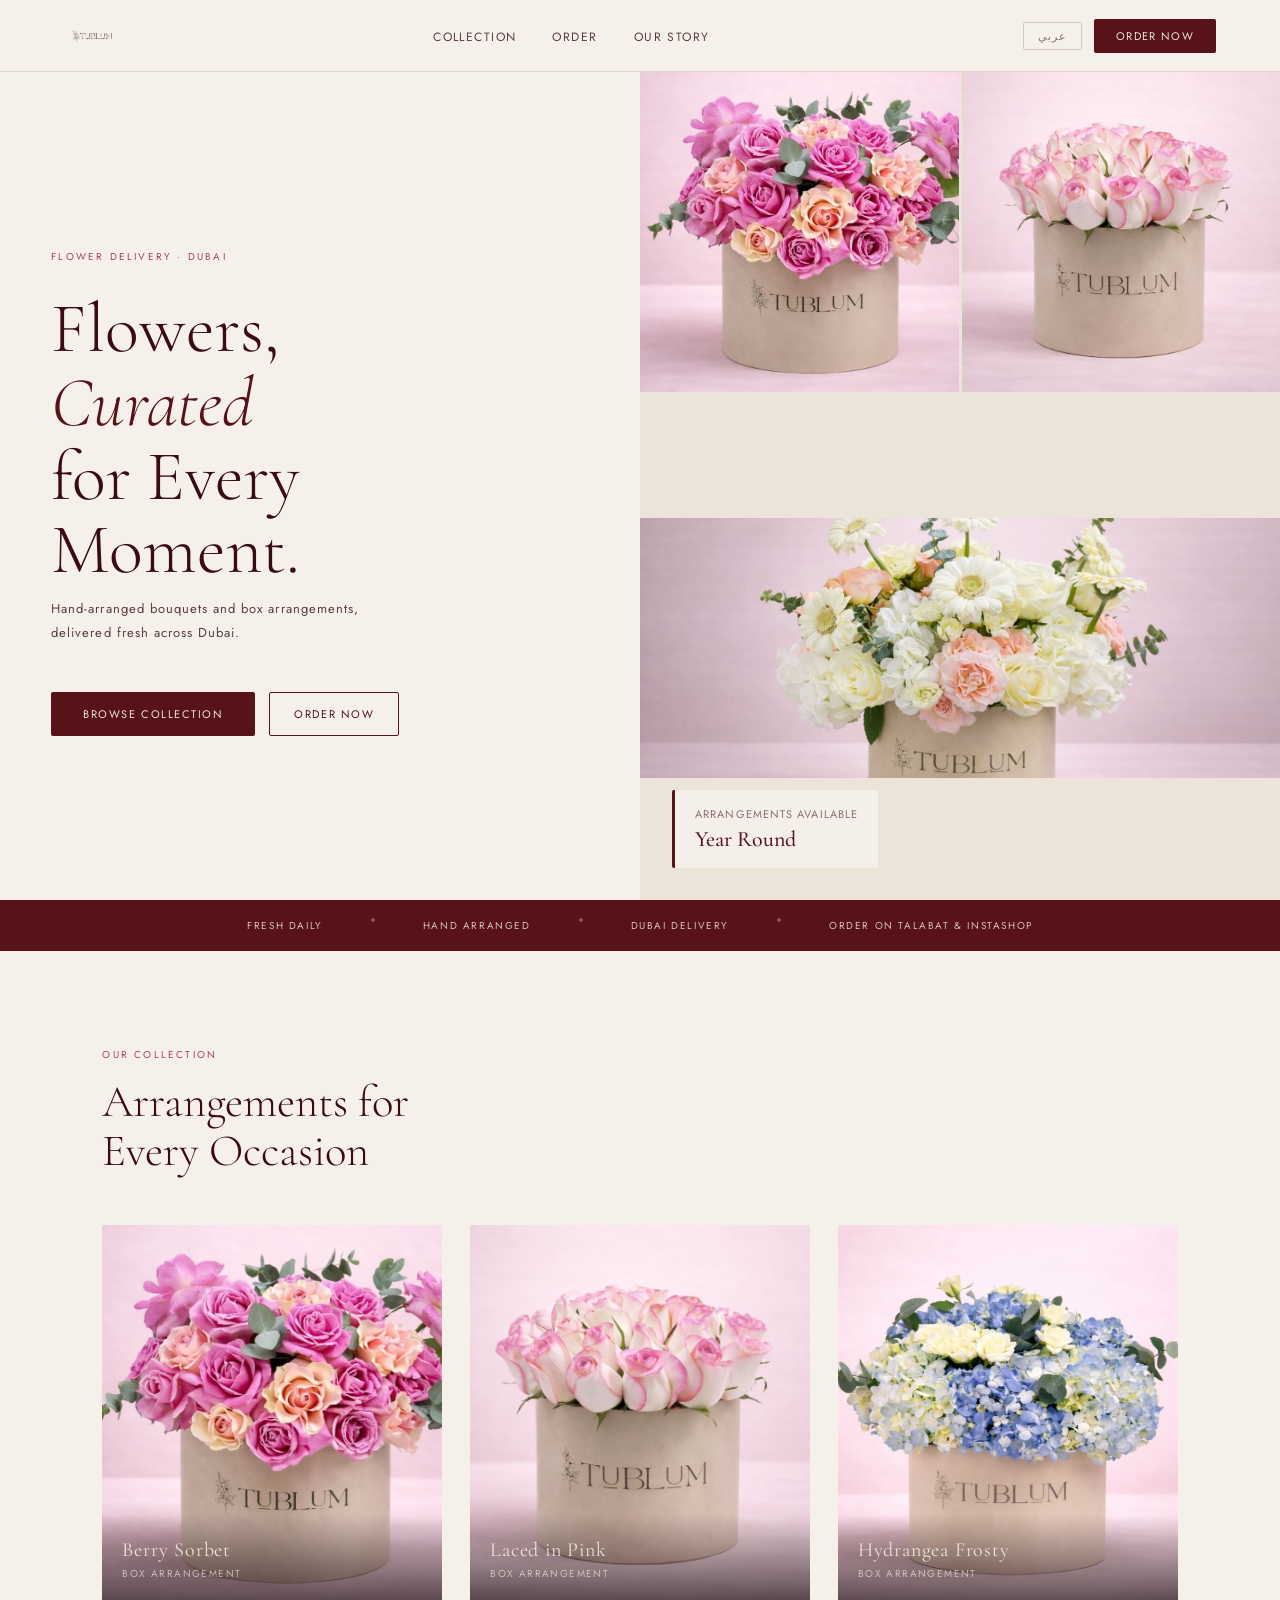
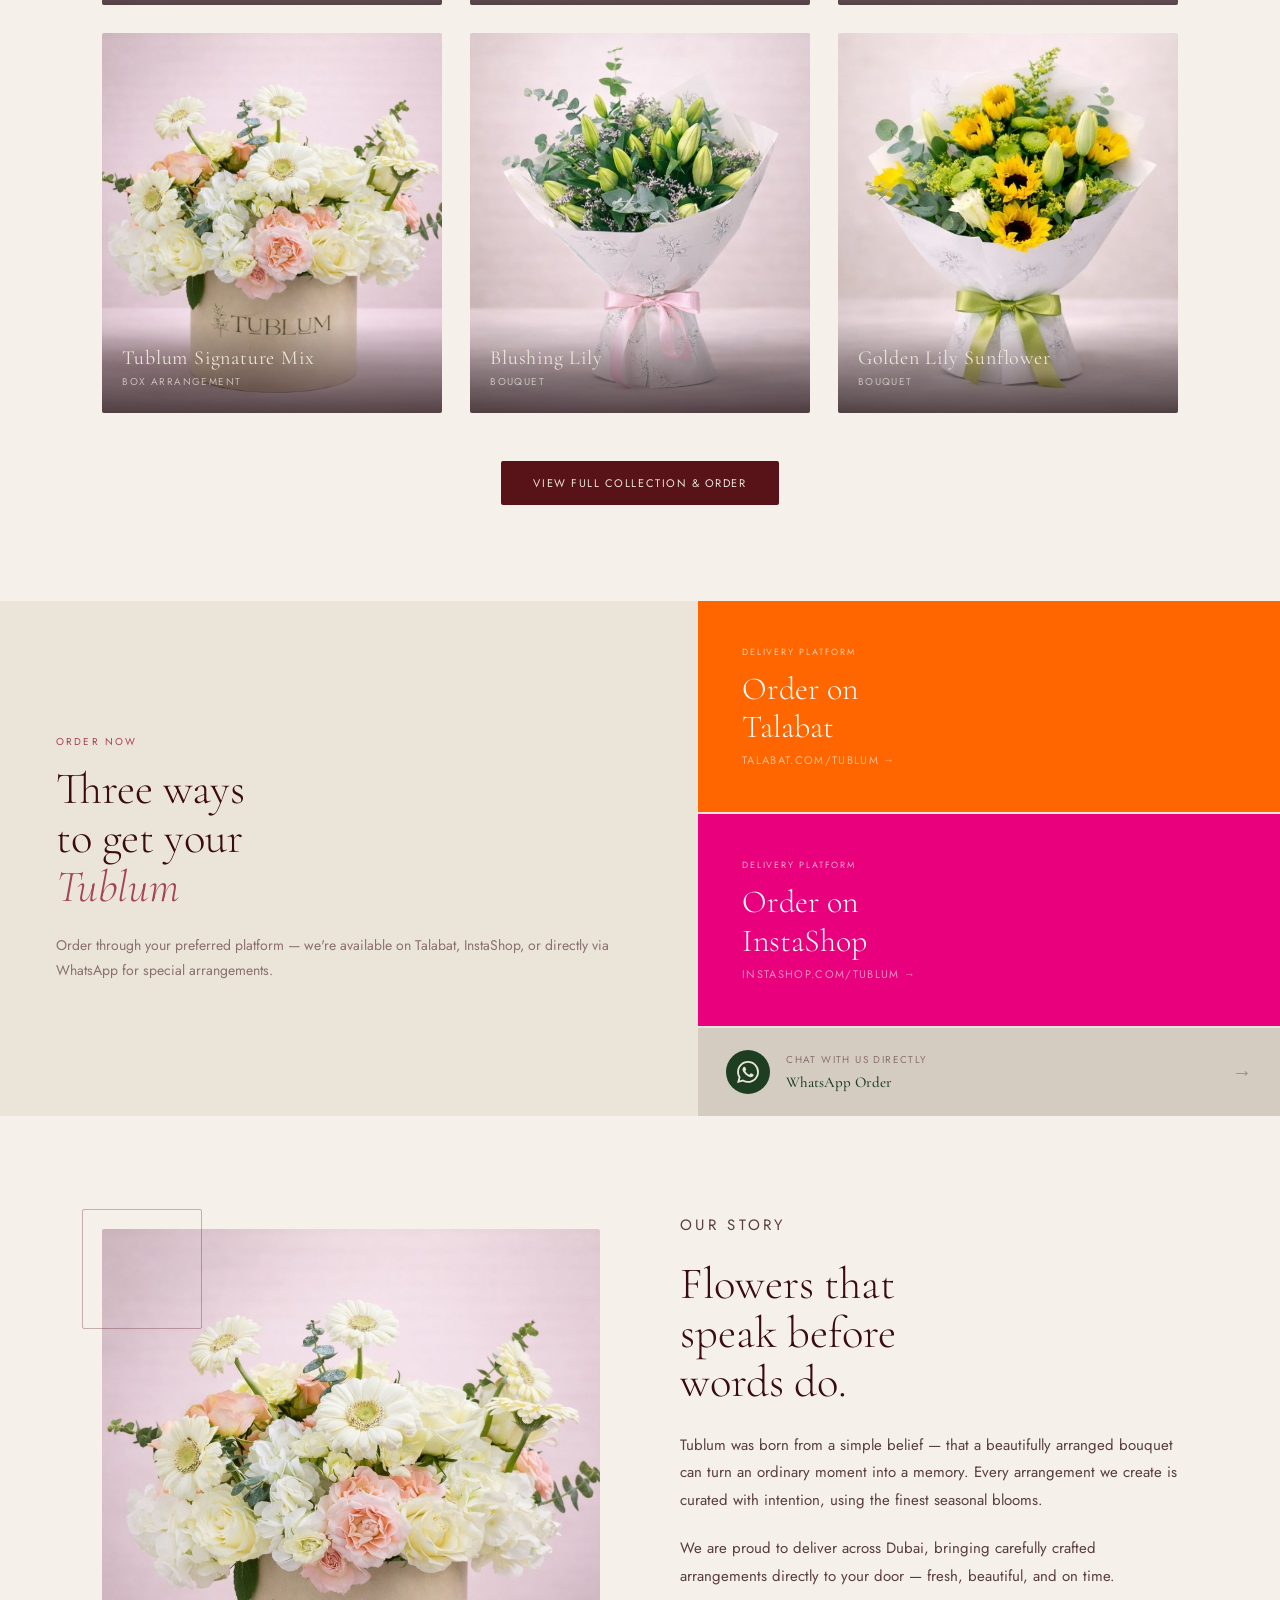
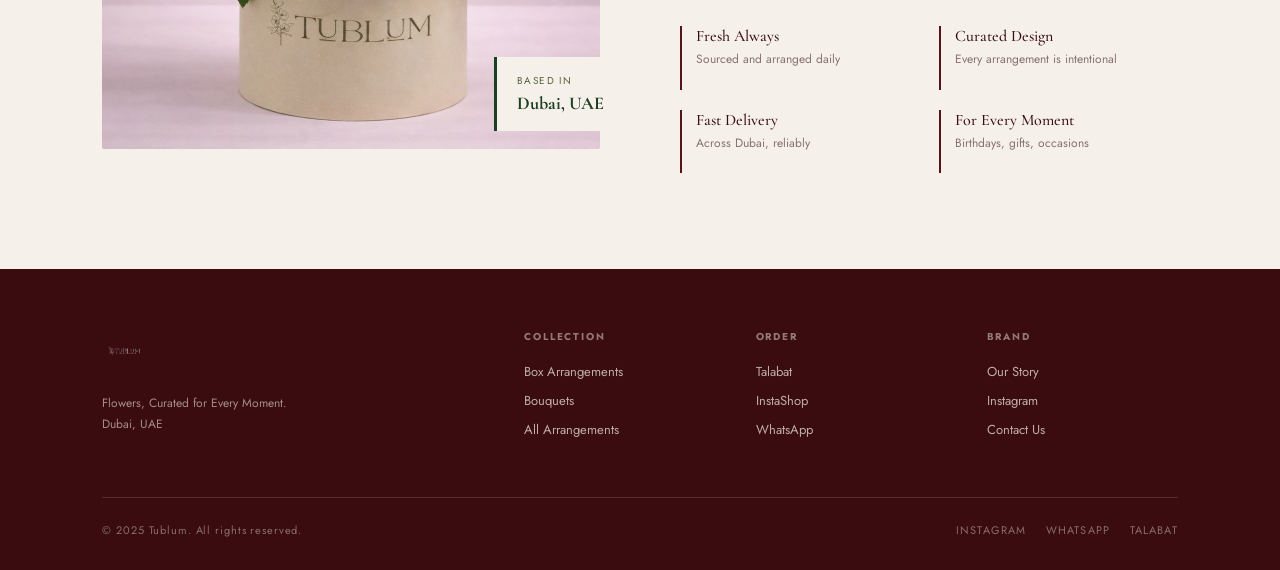
==== index.html @ 3cb80c20 "Rename tublum_website (1).html to index.html" ====
<!DOCTYPE html>
<html lang="en">
<head>
<meta charset="UTF-8">
<meta name="viewport" content="width=device-width, initial-scale=1.0">
<title>Tublum — Flowers, Curated for Every Moment</title>
<link href="https://fonts.googleapis.com/css2?family=Cormorant+Garamond:ital,wght@0,300;0,400;0,500;0,600;1,300;1,400&family=Jost:wght@300;400;500&display=swap" rel="stylesheet">
<style>
*{margin:0;padding:0;box-sizing:border-box}
:root{
  --wine:#571318;--wine-deep:#3a0c10;--wine-light:#7a1c24;
  --cream:#EBE4D9;--cream-light:#f5f1ea;--cream-dark:#d4ccc0;
  --forest:#1E3E21;--olive:#57623A;--rose:#A54452;
  --text-dark:#2a1a1c;--text-mid:#5a3d40;--text-light:#8a7070;
  --talabat:#FF6600;--instashop:#E8007D;
}
html{scroll-behavior:smooth}
body{font-family:'Jost',sans-serif;background:var(--cream-light);color:var(--text-dark);overflow-x:hidden}

nav{position:fixed;top:0;left:0;right:0;z-index:100;padding:0 5%;display:flex;align-items:center;justify-content:space-between;height:72px;background:rgba(245,241,234,0.95);backdrop-filter:blur(12px);border-bottom:0.5px solid rgba(87,19,24,0.12)}
.nav-logo{font-family:'Cormorant Garamond',serif;font-size:22px;font-weight:500;letter-spacing:0.18em;color:var(--wine);cursor:pointer;text-decoration:none}
.nav-links{display:flex;gap:36px;list-style:none}
.nav-links a{font-size:12px;letter-spacing:0.12em;text-transform:uppercase;color:var(--text-mid);text-decoration:none;transition:color 0.2s}
.nav-links a:hover{color:var(--wine)}
.nav-lang{font-size:11px;letter-spacing:0.1em;text-transform:uppercase;color:var(--text-light);cursor:pointer;border:0.5px solid var(--cream-dark);background:transparent;padding:5px 14px;border-radius:2px;transition:all 0.2s;font-family:'Jost',sans-serif}
.nav-lang:hover{background:var(--wine);color:var(--cream);border-color:var(--wine)}
.nav-order-btn{background:var(--wine);color:var(--cream);font-family:'Jost',sans-serif;font-size:11px;letter-spacing:0.12em;text-transform:uppercase;border:none;padding:9px 22px;border-radius:2px;cursor:pointer;transition:background 0.2s}
.nav-order-btn:hover{background:var(--wine-deep)}

.hero{min-height:100vh;display:grid;grid-template-columns:1fr 1fr;position:relative;padding-top:72px}
.hero-left{padding:8% 6% 6% 8%;display:flex;flex-direction:column;justify-content:center;background:var(--cream-light)}
.hero-eyebrow{font-size:10px;letter-spacing:0.22em;text-transform:uppercase;color:var(--rose);margin-bottom:28px}
.hero-title{font-family:'Cormorant Garamond',serif;font-size:clamp(52px,5.5vw,80px);font-weight:300;line-height:1.05;color:var(--wine-deep);margin-bottom:10px}
.hero-title em{font-style:italic;color:var(--wine)}
.hero-tagline{font-size:13px;letter-spacing:0.08em;color:var(--text-mid);margin-bottom:48px;line-height:1.8}
.hero-cta-group{display:flex;gap:14px;flex-wrap:wrap}
.btn-primary{background:var(--wine);color:var(--cream);font-family:'Jost',sans-serif;font-size:11px;letter-spacing:0.14em;text-transform:uppercase;border:none;padding:14px 32px;border-radius:2px;cursor:pointer;transition:background 0.2s}
.btn-primary:hover{background:var(--wine-deep)}
.btn-secondary{background:transparent;color:var(--wine);font-family:'Jost',sans-serif;font-size:11px;letter-spacing:0.14em;text-transform:uppercase;border:1px solid var(--wine);padding:13px 24px;border-radius:2px;cursor:pointer;transition:all 0.2s}
.btn-secondary:hover{background:var(--wine);color:var(--cream)}

.hero-right{position:relative;overflow:hidden;background:var(--cream)}
.hero-img-grid{display:grid;grid-template-columns:1fr 1fr;grid-template-rows:auto auto;height:100%;gap:3px}
.hero-img-grid img{width:100%;height:100%;object-fit:cover;display:block}
.hero-img-grid .span-full{grid-column:1/-1;height:260px}
.hero-badge{position:absolute;bottom:32px;left:32px;background:rgba(245,241,234,0.95);padding:16px 20px;border-radius:2px;border-left:3px solid var(--wine)}
.hero-badge p{font-size:11px;letter-spacing:0.1em;color:var(--text-light);text-transform:uppercase;margin-bottom:4px}
.hero-badge strong{font-size:22px;font-family:'Cormorant Garamond',serif;font-weight:500;color:var(--wine)}

.strip{background:var(--wine);padding:18px 0;display:flex;justify-content:center;gap:48px;flex-wrap:wrap}
.strip-item{display:flex;align-items:center;gap:10px;color:var(--cream)}
.strip-item span{font-size:10px;letter-spacing:0.16em;text-transform:uppercase;opacity:0.85}
.strip-dot{width:4px;height:4px;border-radius:50%;background:var(--rose);flex-shrink:0}

section{padding:96px 8%}
.section-label{font-size:10px;letter-spacing:0.22em;text-transform:uppercase;color:var(--rose);margin-bottom:16px}
.section-title{font-family:'Cormorant Garamond',serif;font-size:clamp(36px,3.5vw,52px);font-weight:300;color:var(--wine-deep);line-height:1.1;margin-bottom:48px}

.catalogue-grid{display:grid;grid-template-columns:repeat(3,1fr);gap:28px}
.catalogue-card{position:relative;overflow:hidden;border-radius:2px;cursor:pointer}
.catalogue-card img{width:100%;height:380px;object-fit:cover;display:block;transition:transform 0.6s ease}
.catalogue-card:hover img{transform:scale(1.04)}
.card-overlay{position:absolute;bottom:0;left:0;right:0;padding:24px 20px;background:linear-gradient(transparent,rgba(42,26,28,0.78))}
.card-name{font-family:'Cormorant Garamond',serif;font-size:20px;font-weight:400;color:var(--cream);letter-spacing:0.04em;margin-bottom:4px}
.card-sub{font-size:10px;letter-spacing:0.14em;text-transform:uppercase;color:rgba(235,228,217,0.7)}
.catalogue-footer{margin-top:48px;text-align:center}

.order-section{background:var(--cream);display:grid;grid-template-columns:1.2fr 1fr;gap:0;padding:0}
.order-left{padding:80px 6% 80px 8%;display:flex;flex-direction:column;justify-content:center}
.order-right{display:grid;grid-template-rows:1fr 1fr auto;gap:2px}
.order-card{padding:44px;display:flex;flex-direction:column;justify-content:space-between;cursor:pointer;transition:filter 0.2s;text-decoration:none}
.order-card:hover{filter:brightness(1.08)}
.order-card-label{font-size:9px;letter-spacing:0.2em;text-transform:uppercase;color:rgba(255,255,255,0.65);margin-bottom:12px}
.order-card-title{font-family:'Cormorant Garamond',serif;font-size:32px;font-weight:300;color:#fff;line-height:1.2}
.order-card-platform{font-size:11px;letter-spacing:0.12em;text-transform:uppercase;color:rgba(255,255,255,0.55);margin-top:6px}
.order-card-arrow{font-size:22px;color:rgba(255,255,255,0.5);margin-top:24px;align-self:flex-end}
.talabat-card{background:var(--talabat)}
.instashop-card{background:var(--instashop)}
.order-whatsapp{background:var(--cream-dark);display:flex;align-items:center;gap:16px;padding:22px 28px;cursor:pointer;transition:background 0.2s;text-decoration:none}
.order-whatsapp:hover{background:#c4bcb0}
.wa-icon{width:44px;height:44px;background:var(--forest);border-radius:50%;display:flex;align-items:center;justify-content:center;flex-shrink:0}
.wa-icon svg{width:22px;height:22px;fill:var(--cream)}
.wa-text p{font-size:10px;letter-spacing:0.14em;text-transform:uppercase;color:var(--text-light);margin-bottom:3px}
.wa-text strong{font-size:15px;font-family:'Cormorant Garamond',serif;font-weight:500;color:var(--forest)}

.about-section{display:grid;grid-template-columns:1fr 1fr;gap:80px;align-items:center}
.about-img-wrap{position:relative}
.about-img-wrap img{width:100%;height:520px;object-fit:cover;border-radius:2px}
.about-accent{position:absolute;top:-20px;left:-20px;width:120px;height:120px;border:1px solid var(--wine);border-radius:2px;opacity:0.3}
.about-bottom-tag{position:absolute;bottom:24px;right:-24px;background:var(--cream-light);padding:16px 20px;border-left:3px solid var(--forest)}
.about-bottom-tag p{font-size:10px;letter-spacing:0.14em;text-transform:uppercase;color:var(--olive);margin-bottom:4px}
.about-bottom-tag strong{font-size:18px;font-family:'Cormorant Garamond',serif;color:var(--forest)}
.about-text p{font-size:15px;color:var(--text-mid);line-height:1.85;margin-bottom:20px}
.about-values{display:grid;grid-template-columns:1fr 1fr;gap:20px;margin-top:36px}
.value-item{border-left:2px solid var(--wine);padding-left:14px}
.value-item h4{font-family:'Cormorant Garamond',serif;font-size:16px;font-weight:500;color:var(--wine-deep);margin-bottom:4px}
.value-item p{font-size:12px;color:var(--text-light);line-height:1.6}

footer{background:var(--wine-deep);padding:60px 8% 32px;color:var(--cream)}
.footer-top{display:grid;grid-template-columns:2fr 1fr 1fr 1fr;gap:40px;margin-bottom:48px}
.footer-brand .brand-name{font-family:'Cormorant Garamond',serif;font-size:28px;font-weight:300;letter-spacing:0.18em;margin-bottom:14px}
.footer-brand p{font-size:12px;opacity:0.6;line-height:1.8;max-width:280px}
.footer-col h5{font-size:10px;letter-spacing:0.18em;text-transform:uppercase;opacity:0.5;margin-bottom:18px}
.footer-col ul{list-style:none}
.footer-col ul li{font-size:13px;opacity:0.75;margin-bottom:10px;cursor:pointer;transition:opacity 0.2s}
.footer-col ul li:hover{opacity:1}
.footer-bottom{border-top:0.5px solid rgba(235,228,217,0.15);padding-top:24px;display:flex;justify-content:space-between;align-items:center}
.footer-bottom p{font-size:11px;opacity:0.45;letter-spacing:0.08em}
.social-links{display:flex;gap:20px}
.social-links a{font-size:11px;letter-spacing:0.1em;text-transform:uppercase;opacity:0.45;color:var(--cream);text-decoration:none;transition:opacity 0.2s}
.social-links a:hover{opacity:1}

.ar-text{display:none;direction:rtl}
body.ar .ar-text{display:block}
body.ar .en-text{display:none}

@keyframes fadeUp{from{opacity:0;transform:translateY(24px)}to{opacity:1;transform:translateY(0)}}
.hero-left>*{animation:fadeUp 0.7s ease both}
.hero-left .hero-eyebrow{animation-delay:0.1s}
.hero-left .hero-title{animation-delay:0.25s}
.hero-left .hero-tagline{animation-delay:0.4s}
.hero-left .hero-cta-group{animation-delay:0.55s}
</style>
</head>
<body>

<nav>
  <a href="#" style="display:flex;align-items:center;text-decoration:none"><img src="[data-uri]" alt="Tublum" style="height:56px;width:auto"></a>
  <ul class="nav-links">
    <li><a href="#catalogue" class="en-text">Collection</a><a href="#catalogue" class="ar-text">المجموعة</a></li>
    <li><a href="#order" class="en-text">Order</a><a href="#order" class="ar-text">اطلب الآن</a></li>
    <li><a href="#about" class="en-text">Our Story</a><a href="#about" class="ar-text">قصتنا</a></li>
  </ul>
  <div style="display:flex;gap:12px;align-items:center">
    <button class="nav-lang" onclick="toggleLang()">عربي</button>
    <button class="nav-order-btn" onclick="document.getElementById('order').scrollIntoView({behavior:'smooth'})">Order Now</button>
  </div>
</nav>

<div class="hero">
  <div class="hero-left">
    <p class="hero-eyebrow en-text">Flower Delivery · Dubai</p>
    <p class="hero-eyebrow ar-text">توصيل الزهور · دبي</p>
    <h1 class="hero-title en-text">Flowers,<br><em>Curated</em><br>for Every<br>Moment.</h1>
    <h1 class="hero-title ar-text">زهور<br><em>منتقاة</em><br>لكل لحظة</h1>
    <p class="hero-tagline en-text">Hand-arranged bouquets and box arrangements,<br>delivered fresh across Dubai.</p>
    <p class="hero-tagline ar-text">تنسيقات زهور يدوية وصناديق أنيقة،<br>توصيل طازج في دبي.</p>
    <div class="hero-cta-group">
      <button class="btn-primary" onclick="document.getElementById('catalogue').scrollIntoView({behavior:'smooth'})">
        <span class="en-text">Browse Collection</span>
        <span class="ar-text">تصفح المجموعة</span>
      </button>
      <button class="btn-secondary" onclick="document.getElementById('order').scrollIntoView({behavior:'smooth'})">
        <span class="en-text">Order Now</span>
        <span class="ar-text">اطلب الآن</span>
      </button>
    </div>
  </div>
  <div class="hero-right">
    <div class="hero-img-grid">
      <img src="[data-uri]" alt="Berry Sorbet" style="height:320px">
      <img src="[data-uri]" alt="Laced in Pink" style="height:320px">
      <img src="[data-uri]" alt="Tublum Signature Mix" class="span-full">
    </div>
    <div class="hero-badge">
      <p>Arrangements Available</p>
      <strong>Year Round</strong>
    </div>
  </div>
</div>

<div class="strip">
  <div class="strip-item"><span>Fresh Daily</span></div>
  <div class="strip-dot"></div>
  <div class="strip-item"><span>Hand Arranged</span></div>
  <div class="strip-dot"></div>
  <div class="strip-item"><span>Dubai Delivery</span></div>
  <div class="strip-dot"></div>
  <div class="strip-item"><span>Order on Talabat & InstaShop</span></div>
</div>

<section id="catalogue">
  <p class="section-label en-text">Our Collection</p>
  <p class="section-label ar-text">مجموعتنا</p>
  <h2 class="section-title en-text">Arrangements for<br>Every Occasion</h2>
  <h2 class="section-title ar-text">تنسيقات لكل مناسبة</h2>
  <div class="catalogue-grid">
    <div class="catalogue-card">
      <img src="[data-uri]" alt="Berry Sorbet">
      <div class="card-overlay"><p class="card-name">Berry Sorbet</p><p class="card-sub">Box Arrangement</p></div>
    </div>
    <div class="catalogue-card">
      <img src="[data-uri]" alt="Laced in Pink">
      <div class="card-overlay"><p class="card-name">Laced in Pink</p><p class="card-sub">Box Arrangement</p></div>
    </div>
    <div class="catalogue-card">
      <img src="[data-uri]" alt="Hydrangea Frosty">
      <div class="card-overlay"><p class="card-name">Hydrangea Frosty</p><p class="card-sub">Box Arrangement</p></div>
    </div>
    <div class="catalogue-card">
      <img src="[data-uri]" alt="Tublum Signature Mix">
      <div class="card-overlay"><p class="card-name">Tublum Signature Mix</p><p class="card-sub">Box Arrangement</p></div>
    </div>
    <div class="catalogue-card">
      <img src="[data-uri]" alt="Blushing Lily">
      <div class="card-overlay"><p class="card-name">Blushing Lily</p><p class="card-sub">Bouquet</p></div>
    </div>
    <div class="catalogue-card">
      <img src="[data-uri]" alt="Golden Lily Sunflower">
      <div class="card-overlay"><p class="card-name">Golden Lily Sunflower</p><p class="card-sub">Bouquet</p></div>
    </div>
  </div>
  <div class="catalogue-footer">
    <button class="btn-primary" onclick="document.getElementById('order').scrollIntoView({behavior:'smooth'})">
      <span class="en-text">View Full Collection & Order</span>
      <span class="ar-text">عرض المجموعة الكاملة</span>
    </button>
  </div>
</section>

<section id="order" class="order-section">
  <div class="order-left">
    <p class="section-label en-text">Order Now</p>
    <p class="section-label ar-text">اطلب الآن</p>
    <h2 class="section-title en-text" style="margin-bottom:20px">Three ways<br>to get your<br><em style="font-family:'Cormorant Garamond',serif;font-style:italic;color:var(--rose)">Tublum</em></h2>
    <h2 class="section-title ar-text" style="margin-bottom:20px">ثلاث طرق<br>للطلب</h2>
    <p style="font-size:14px;color:var(--text-light);line-height:1.8" class="en-text">Order through your preferred platform — we're available on Talabat, InstaShop, or directly via WhatsApp for special arrangements.</p>
    <p style="font-size:14px;color:var(--text-light);line-height:1.8;direction:rtl" class="ar-text">اطلب عبر منصتك المفضلة — متاحون على طلبات وإنستاشوب أو مباشرة عبر واتساب للتنسيقات الخاصة.</p>
  </div>
  <div class="order-right">
    <a class="order-card talabat-card" href="https://www.talabat.com/uae/flower/789751/tublum?aid=1329" target="_blank">
      <div>
        <p class="order-card-label">Delivery Platform</p>
        <p class="order-card-title">Order on<br>Talabat</p>
        <p class="order-card-platform">talabat.com/tublum →</p>
      </div>
    </a>
    <a class="order-card instashop-card" href="https://instashop.com/en-ae/client/tublum-al-quoz" target="_blank">
      <div>
        <p class="order-card-label">Delivery Platform</p>
        <p class="order-card-title">Order on<br>InstaShop</p>
        <p class="order-card-platform">instashop.com/tublum →</p>
      </div>
    </a>
    <a class="order-whatsapp" href="https://wa.me/971582674709" target="_blank">
      <div class="wa-icon">
        <svg viewBox="0 0 24 24" xmlns="http://www.w3.org/2000/svg"><path d="M17.472 14.382c-.297-.149-1.758-.867-2.03-.967-.273-.099-.471-.148-.67.15-.197.297-.767.966-.94 1.164-.173.199-.347.223-.644.075-.297-.15-1.255-.463-2.39-1.475-.883-.788-1.48-1.761-1.653-2.059-.173-.297-.018-.458.13-.606.134-.133.298-.347.446-.52.149-.174.198-.298.298-.497.099-.198.05-.371-.025-.52-.075-.149-.669-1.612-.916-2.207-.242-.579-.487-.5-.669-.51-.173-.008-.371-.01-.57-.01-.198 0-.52.074-.792.372-.272.297-1.04 1.016-1.04 2.479 0 1.462 1.065 2.875 1.213 3.074.149.198 2.096 3.2 5.077 4.487.709.306 1.262.489 1.694.625.712.227 1.36.195 1.871.118.571-.085 1.758-.719 2.006-1.413.248-.694.248-1.289.173-1.413-.074-.124-.272-.198-.57-.347m-5.421 7.403h-.004a9.87 9.87 0 01-5.031-1.378l-.361-.214-3.741.982.998-3.648-.235-.374a9.86 9.86 0 01-1.51-5.26c.001-5.45 4.436-9.884 9.888-9.884 2.64 0 5.122 1.03 6.988 2.898a9.825 9.825 0 012.893 6.994c-.003 5.45-4.437 9.884-9.885 9.884m8.413-18.297A11.815 11.815 0 0012.05 0C5.495 0 .16 5.335.157 11.892c0 2.096.547 4.142 1.588 5.945L.057 24l6.305-1.654a11.882 11.882 0 005.683 1.448h.005c6.554 0 11.89-5.335 11.893-11.893a11.821 11.821 0 00-3.48-8.413z"/></svg>
      </div>
      <div class="wa-text">
        <p class="en-text">Chat with us directly</p>
        <p class="ar-text">تحدث معنا مباشرة</p>
        <strong>WhatsApp Order</strong>
      </div>
      <div style="margin-left:auto;font-size:20px;color:var(--forest);opacity:0.4">→</div>
    </a>
  </div>
</section>

<section id="about">
  <div class="about-section">
    <div class="about-img-wrap">
      <div class="about-accent"></div>
      <img src="[data-uri]" alt="About Tublum">
      <div class="about-bottom-tag">
        <p>Based in</p>
        <strong>Dubai, UAE</strong>
      </div>
    </div>
    <div class="about-text">
      <p class="section-label en-text">Our Story</p>
      <p class="section-label ar-text">قصتنا</p>
      <h2 class="section-title en-text" style="margin-bottom:24px">Flowers that<br>speak before<br>words do.</h2>
      <h2 class="section-title ar-text" style="margin-bottom:24px">زهور تتحدث<br>قبل الكلمات.</h2>
      <p class="en-text">Tublum was born from a simple belief — that a beautifully arranged bouquet can turn an ordinary moment into a memory. Every arrangement we create is curated with intention, using the finest seasonal blooms.</p>
      <p class="ar-text" style="direction:rtl">وُلدت تبلم من إيمان بسيط — أن باقة زهور مرتبة بعناية يمكنها تحويل لحظة عادية إلى ذكرى لا تُنسى.</p>
      <p class="en-text" style="margin-top:16px">We are proud to deliver across Dubai, bringing carefully crafted arrangements directly to your door — fresh, beautiful, and on time.</p>
      <p class="ar-text" style="direction:rtl;margin-top:16px">نفخر بالتوصيل في جميع أنحاء دبي، مع الحفاظ على جودة كل تنسيق.</p>
      <div class="about-values">
        <div class="value-item"><h4>Fresh Always</h4><p>Sourced and arranged daily</p></div>
        <div class="value-item"><h4>Curated Design</h4><p>Every arrangement is intentional</p></div>
        <div class="value-item"><h4>Fast Delivery</h4><p>Across Dubai, reliably</p></div>
        <div class="value-item"><h4>For Every Moment</h4><p>Birthdays, gifts, occasions</p></div>
      </div>
    </div>
  </div>
</section>

<footer>
  <div class="footer-top">
    <div class="footer-brand">
      <img src="[data-uri]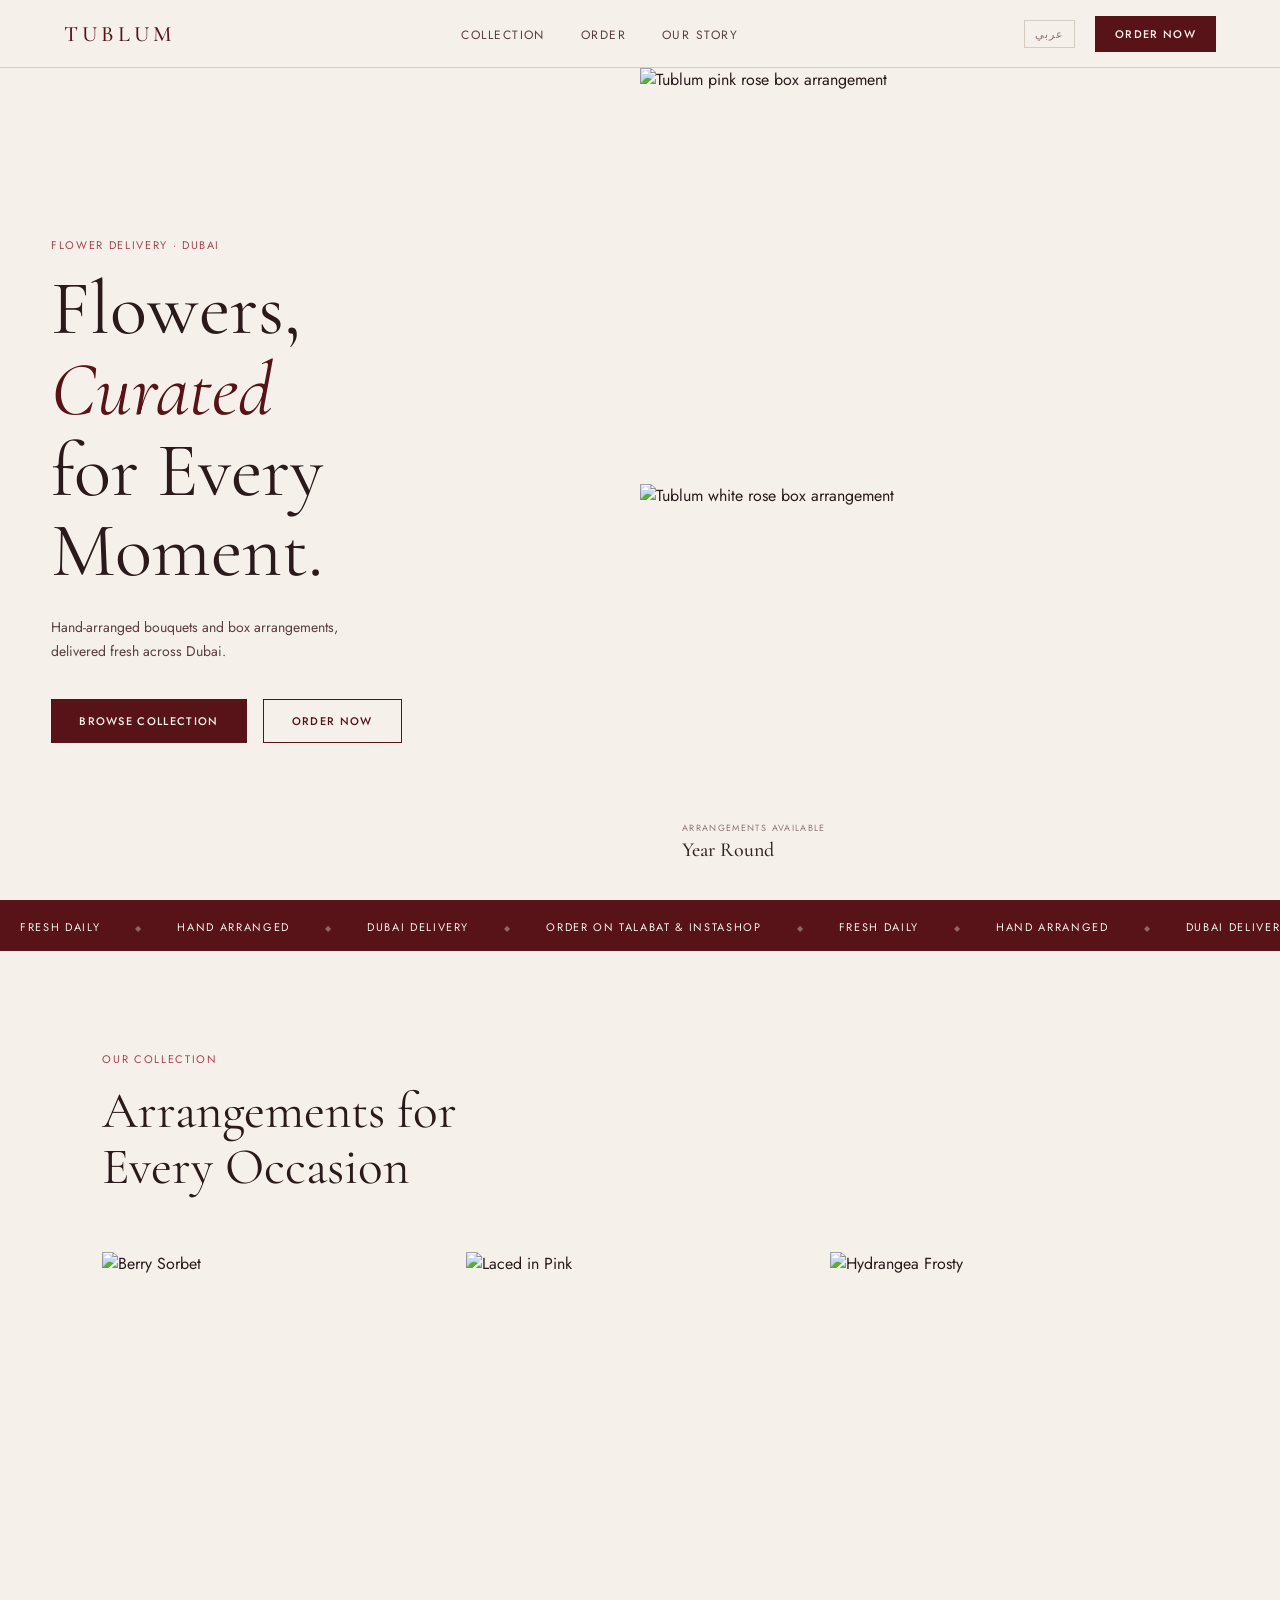
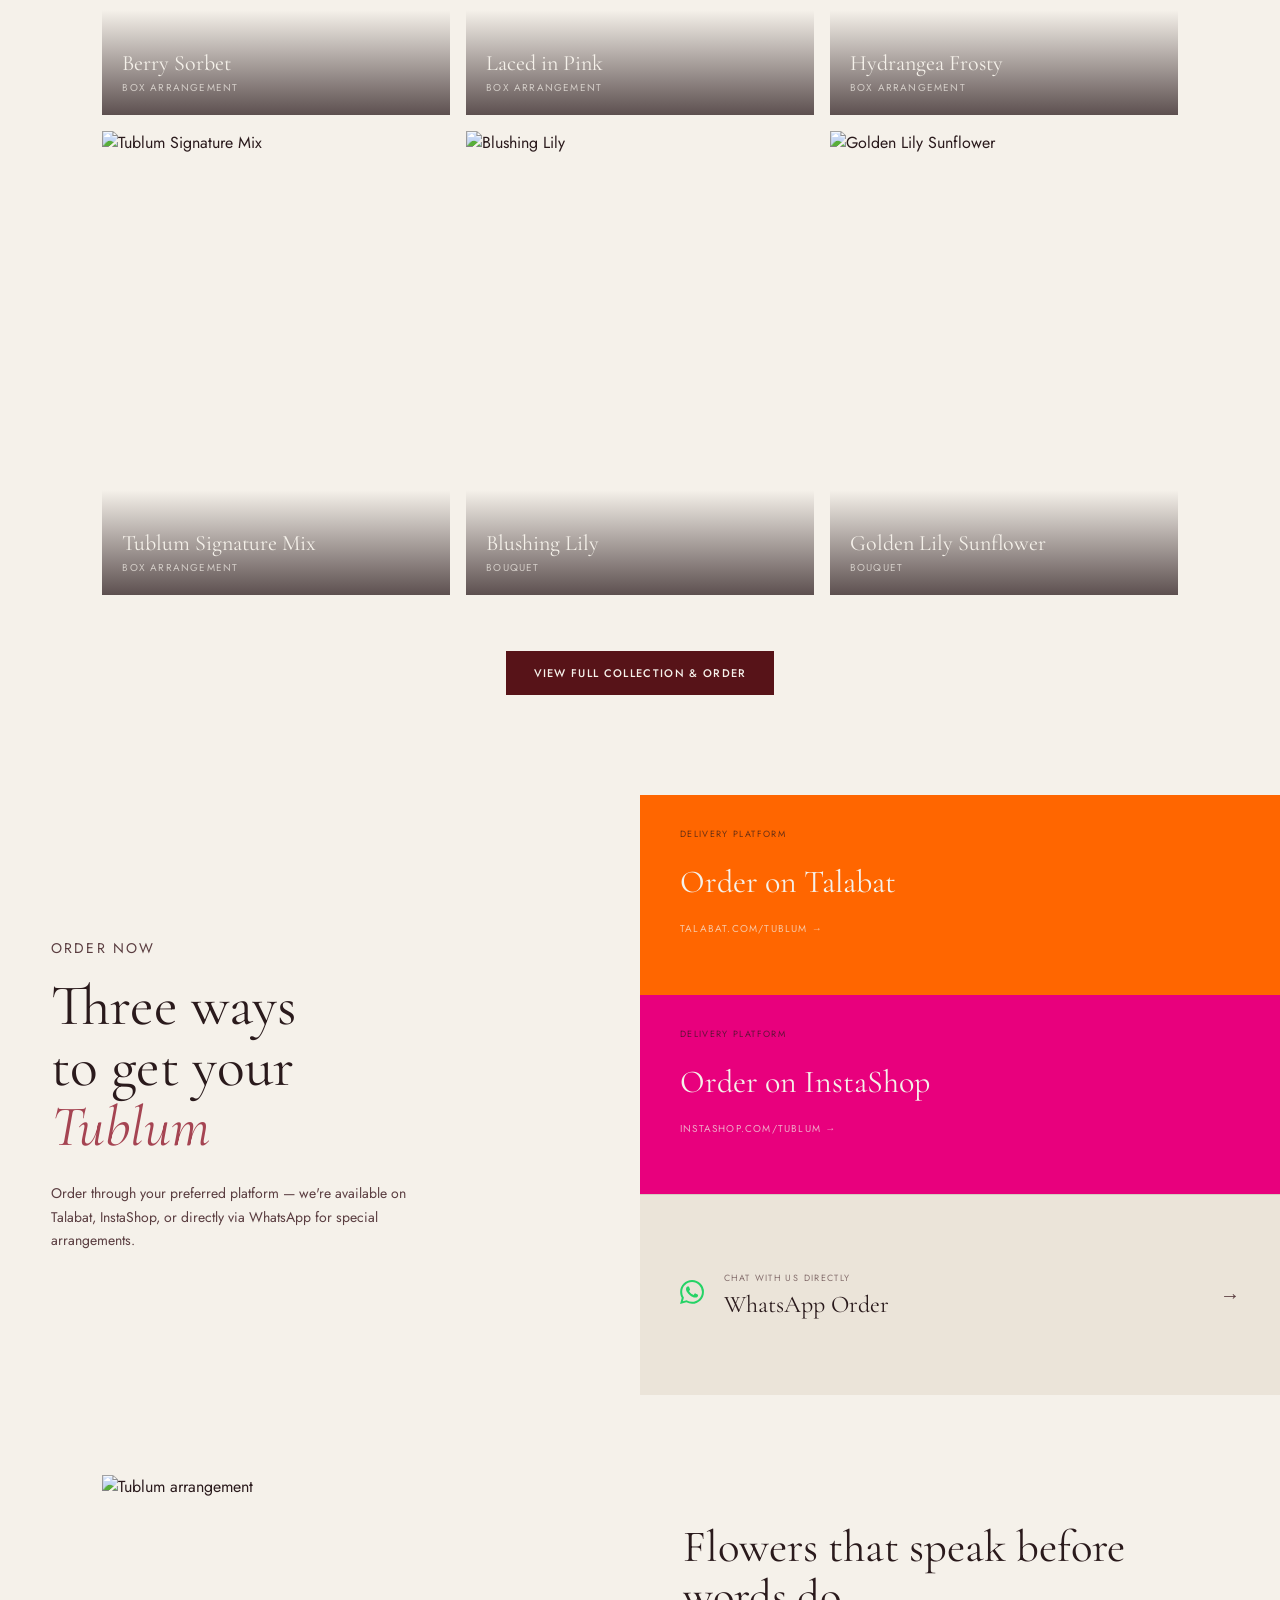
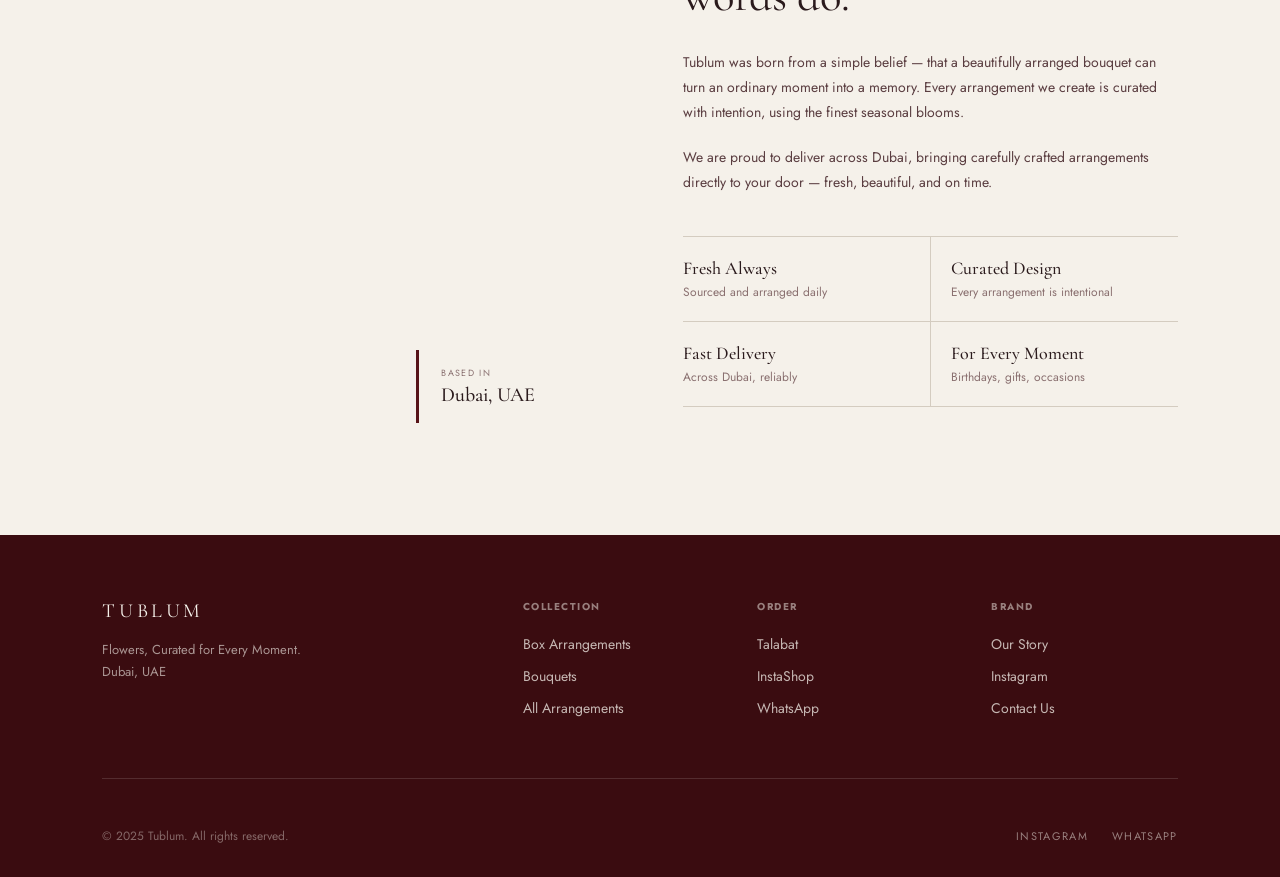
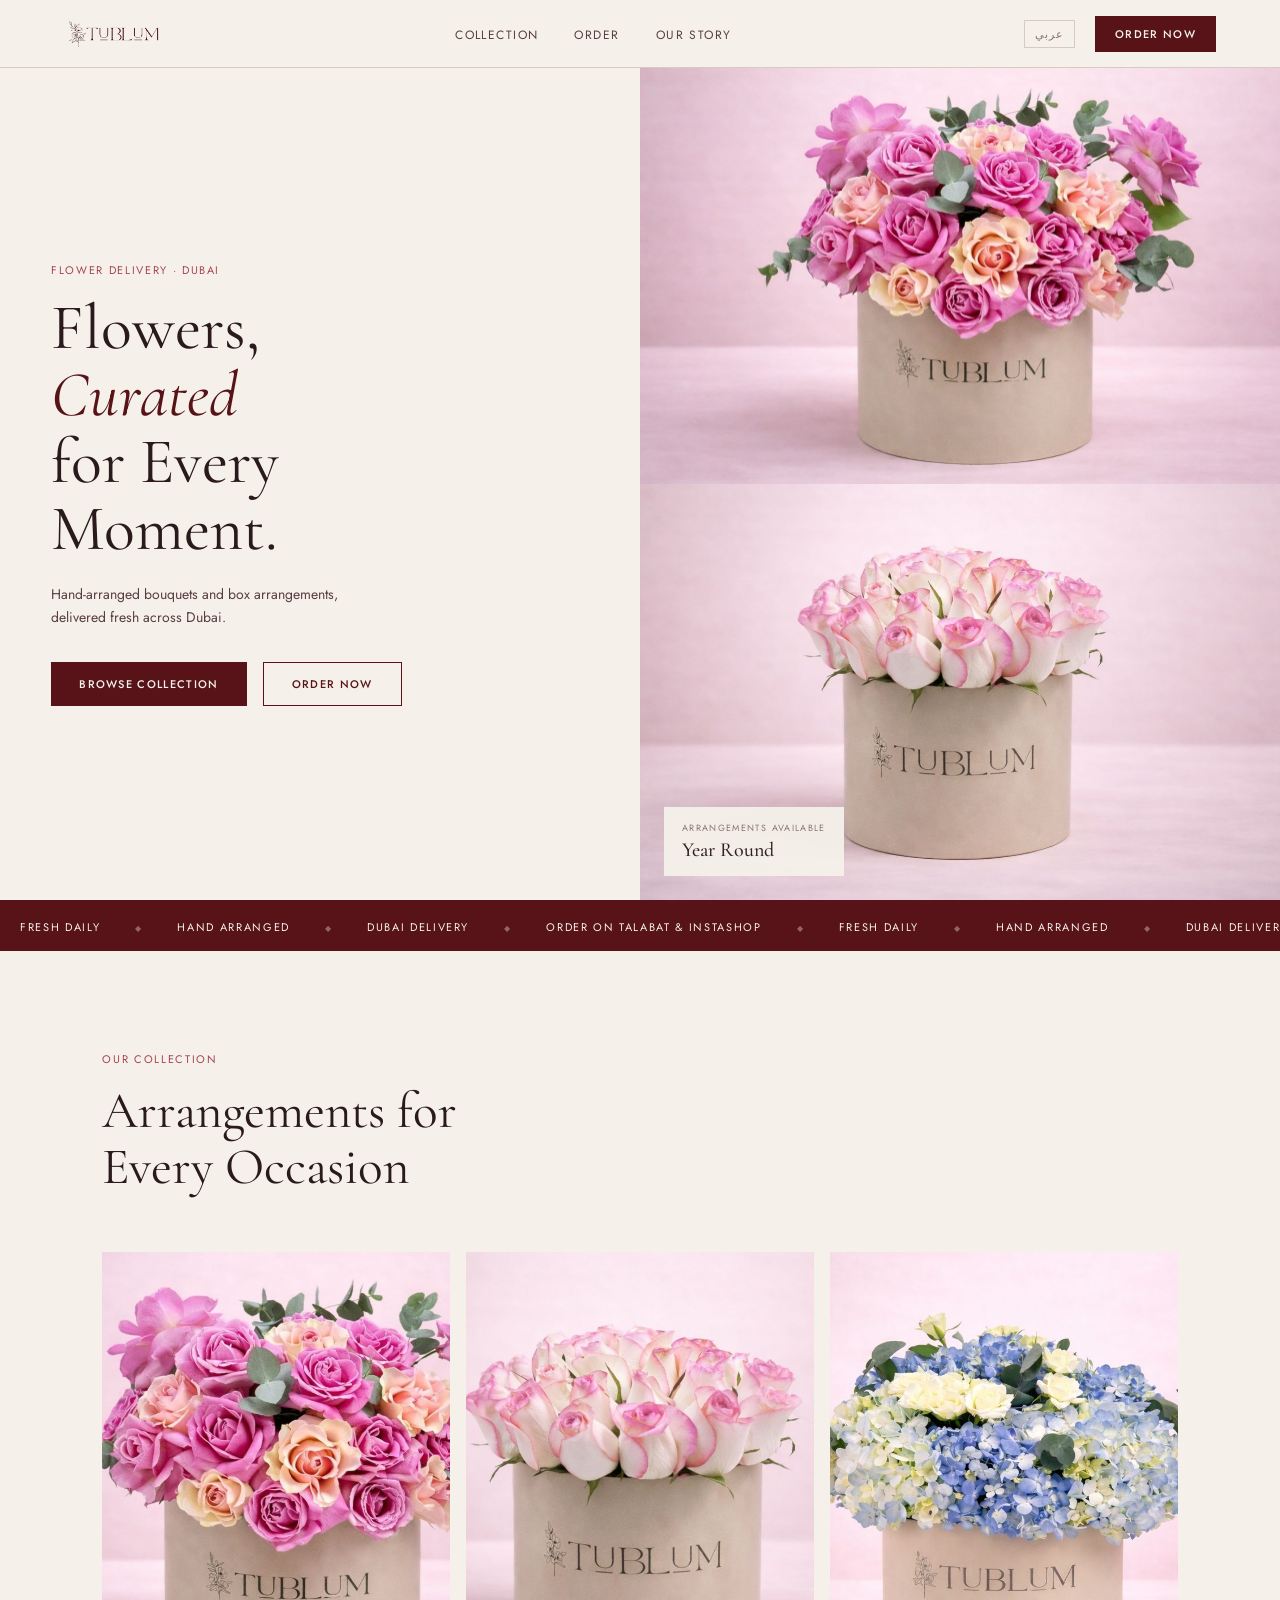
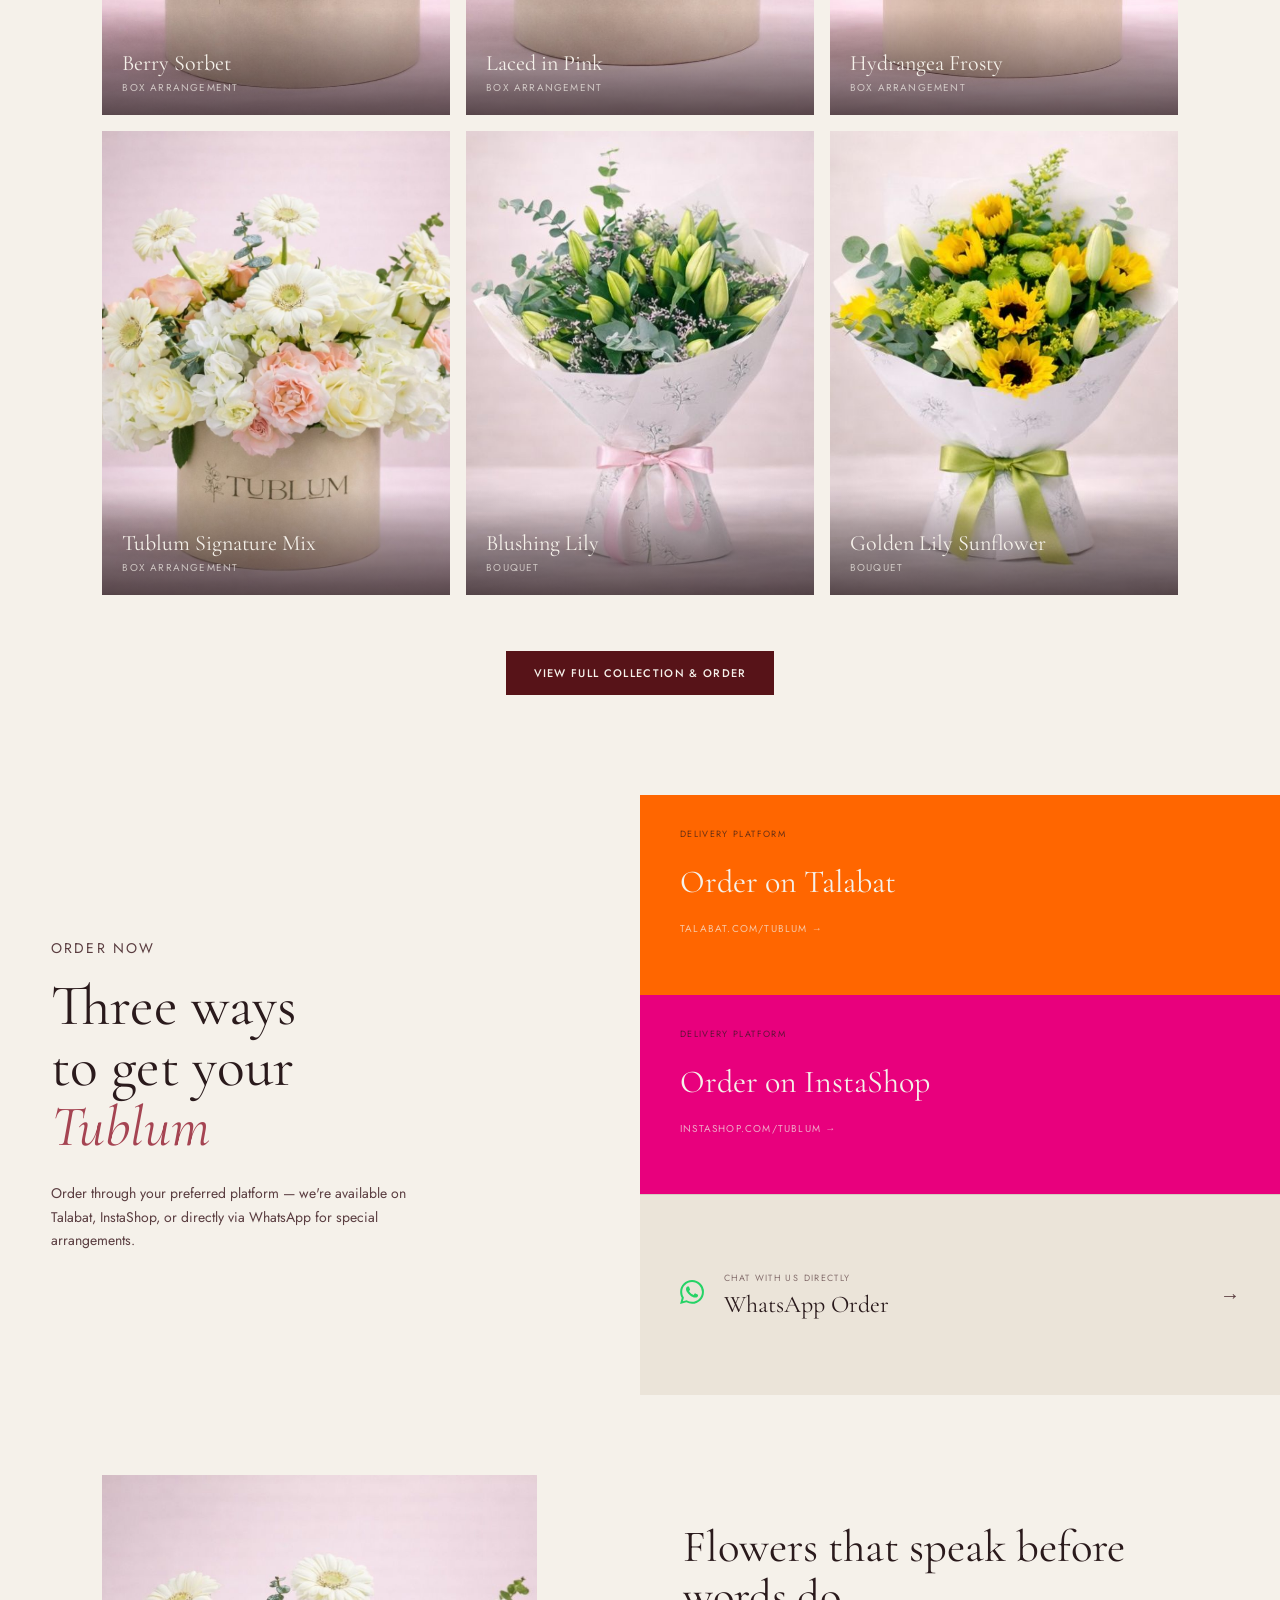
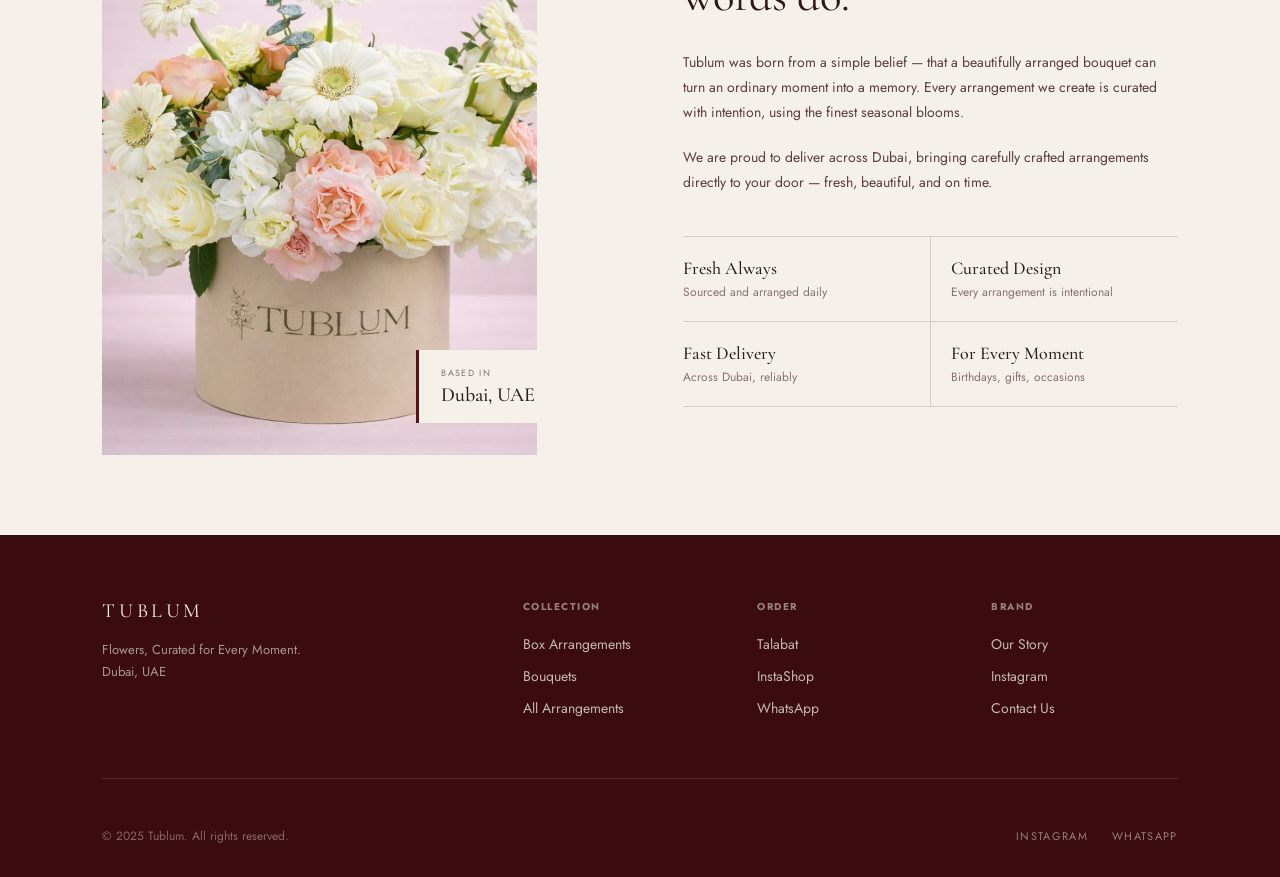
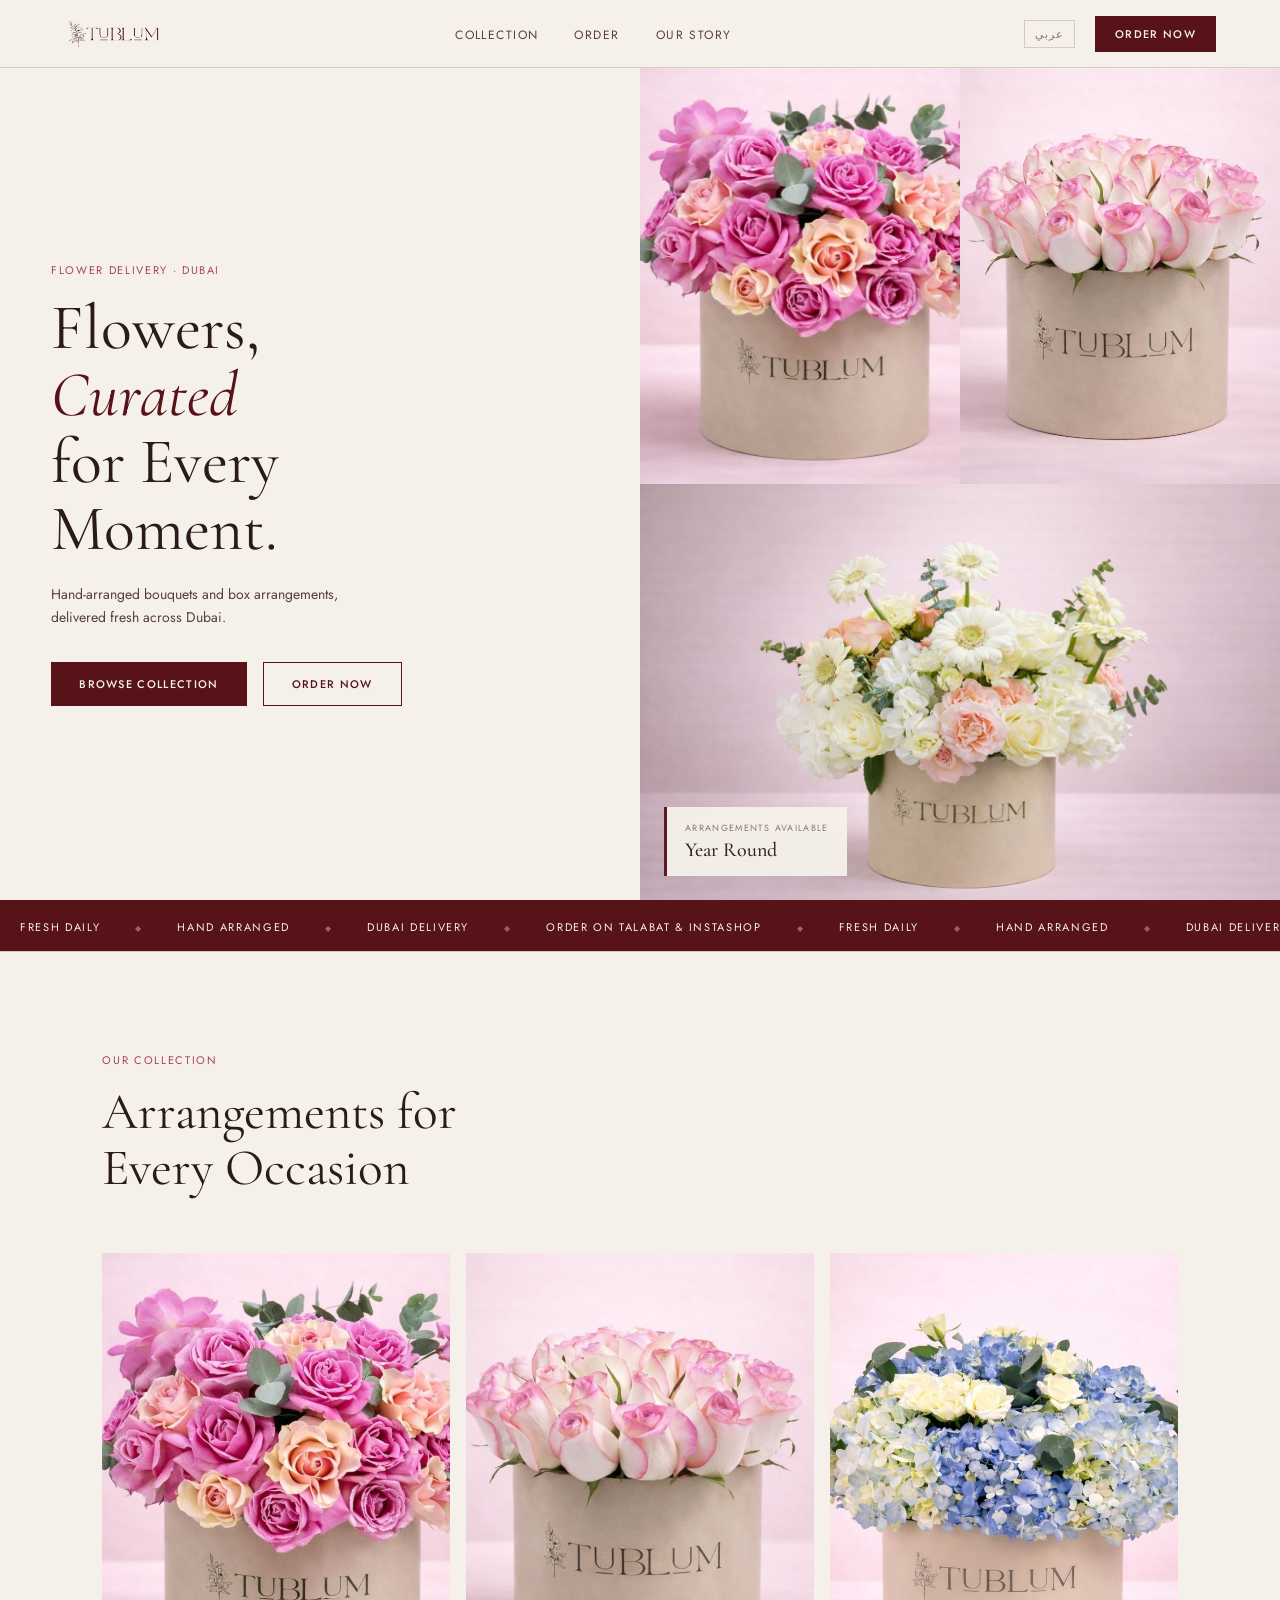
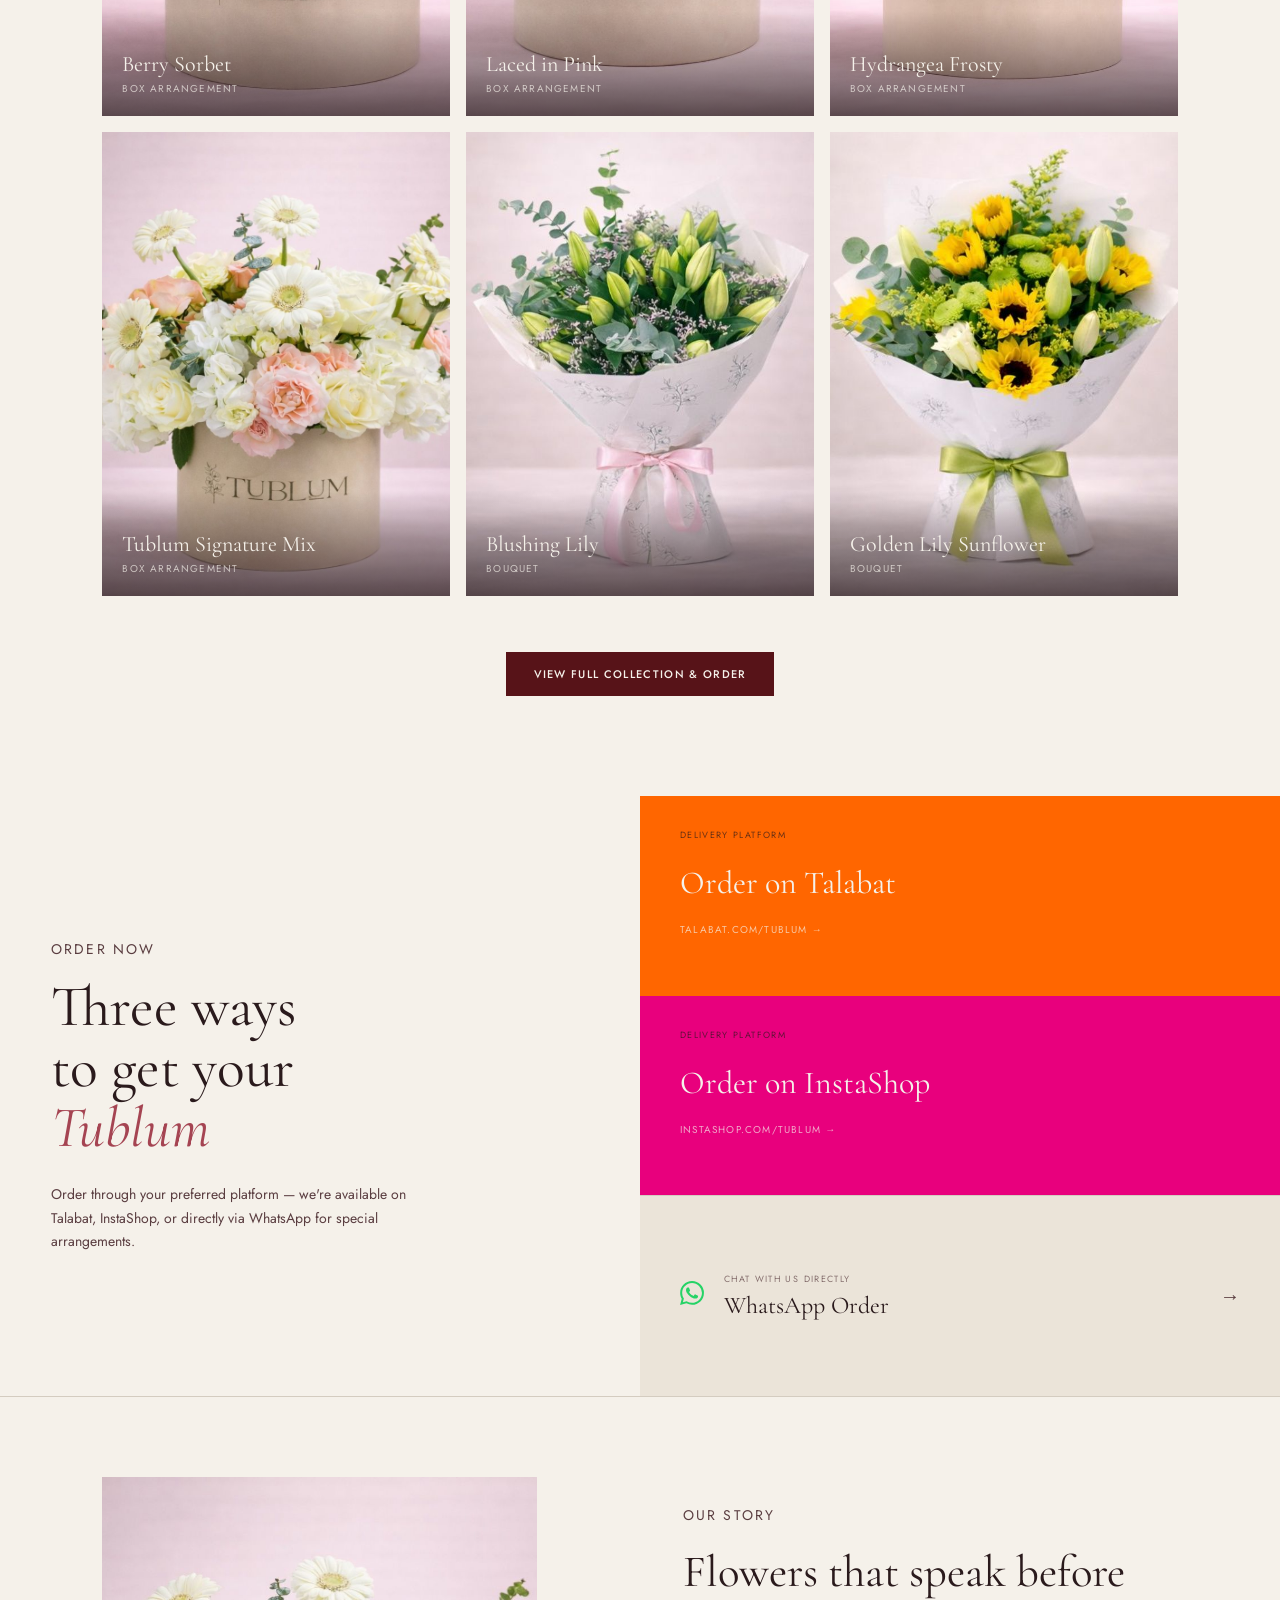
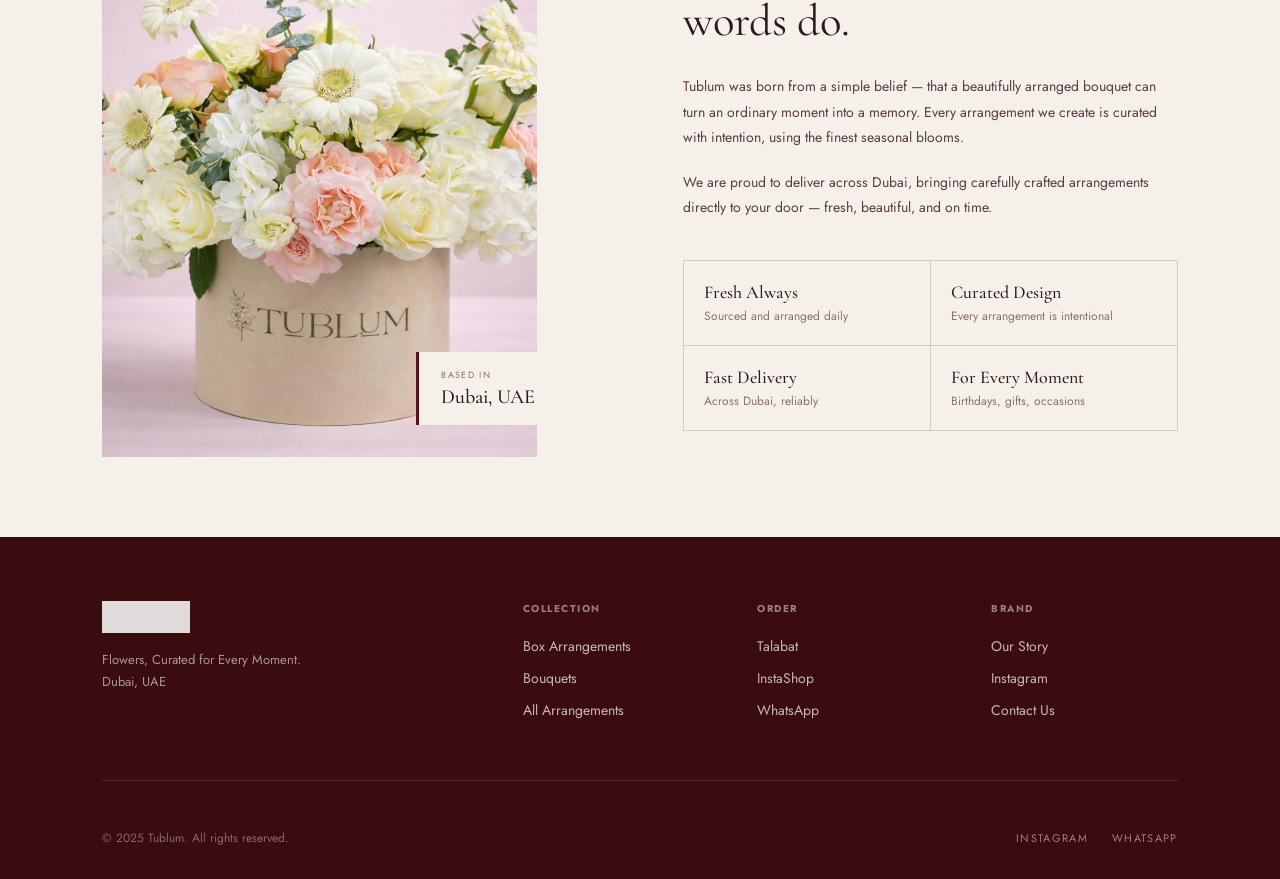
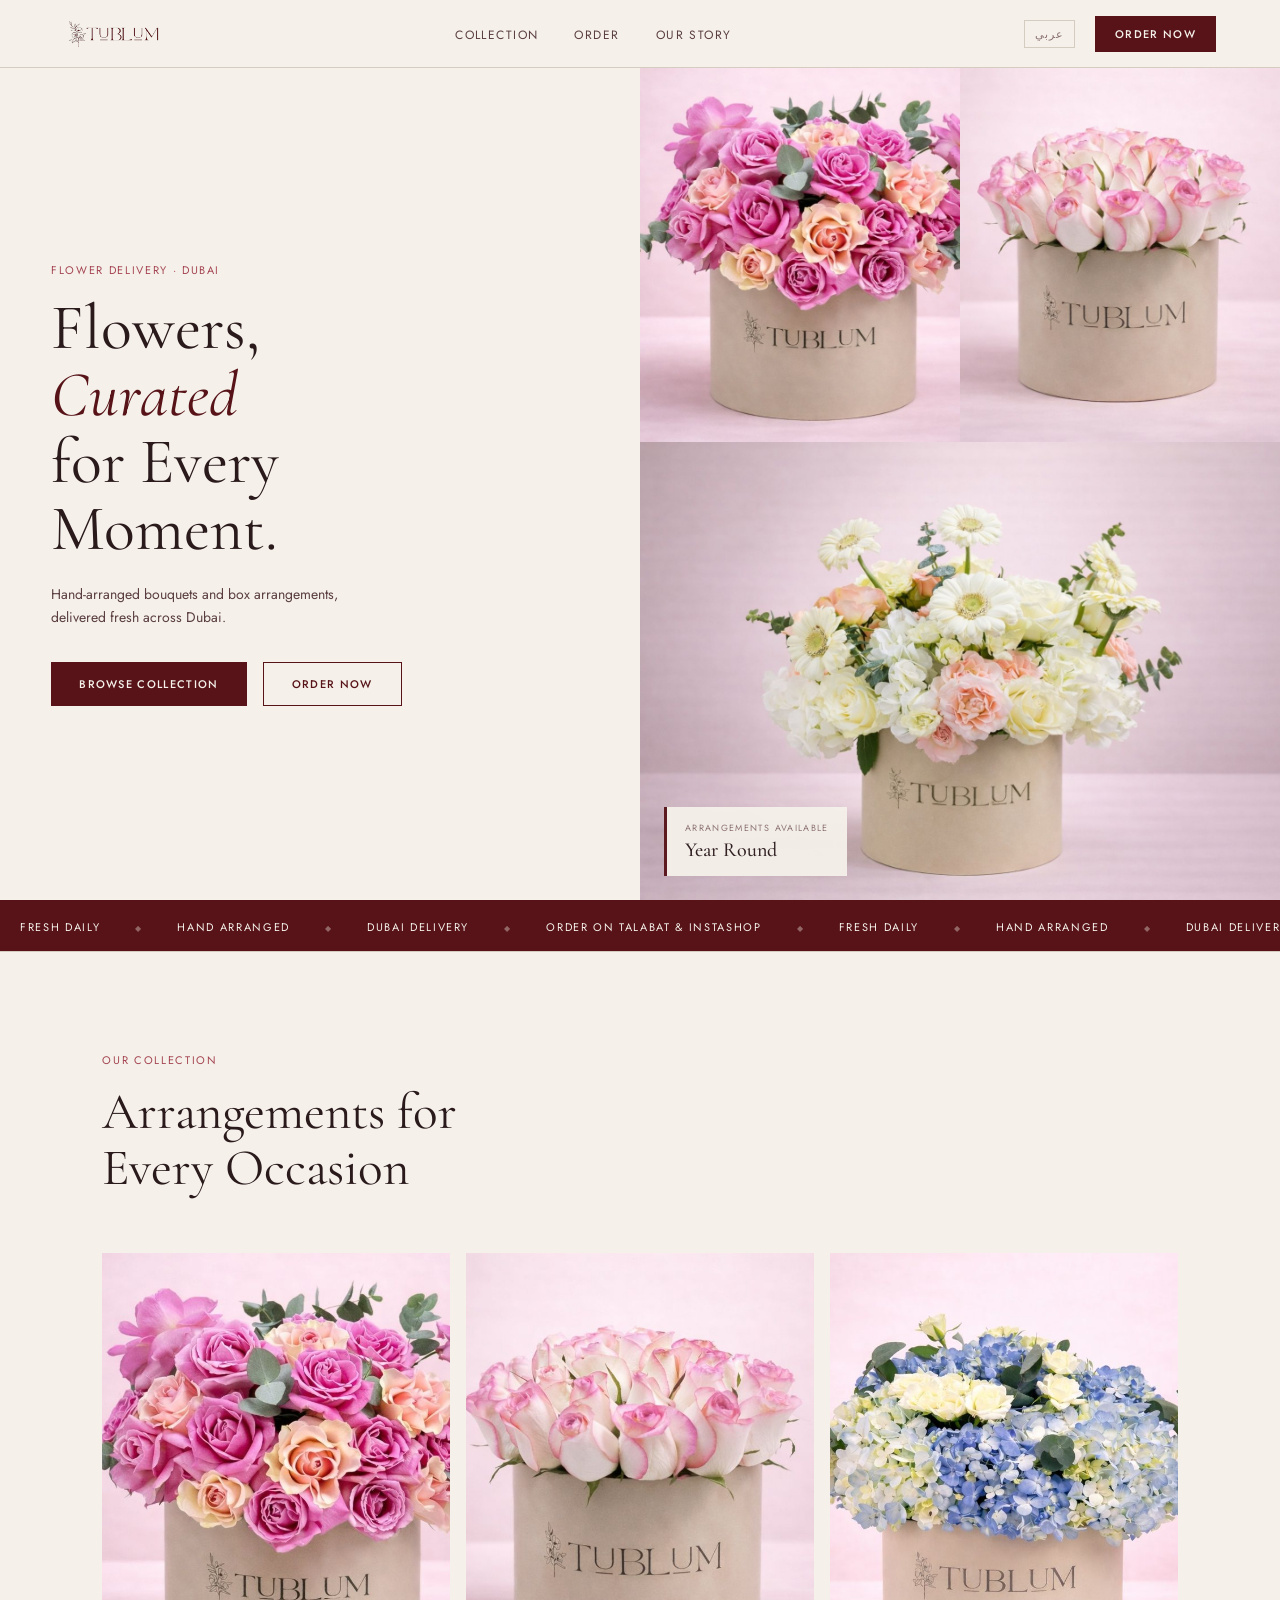
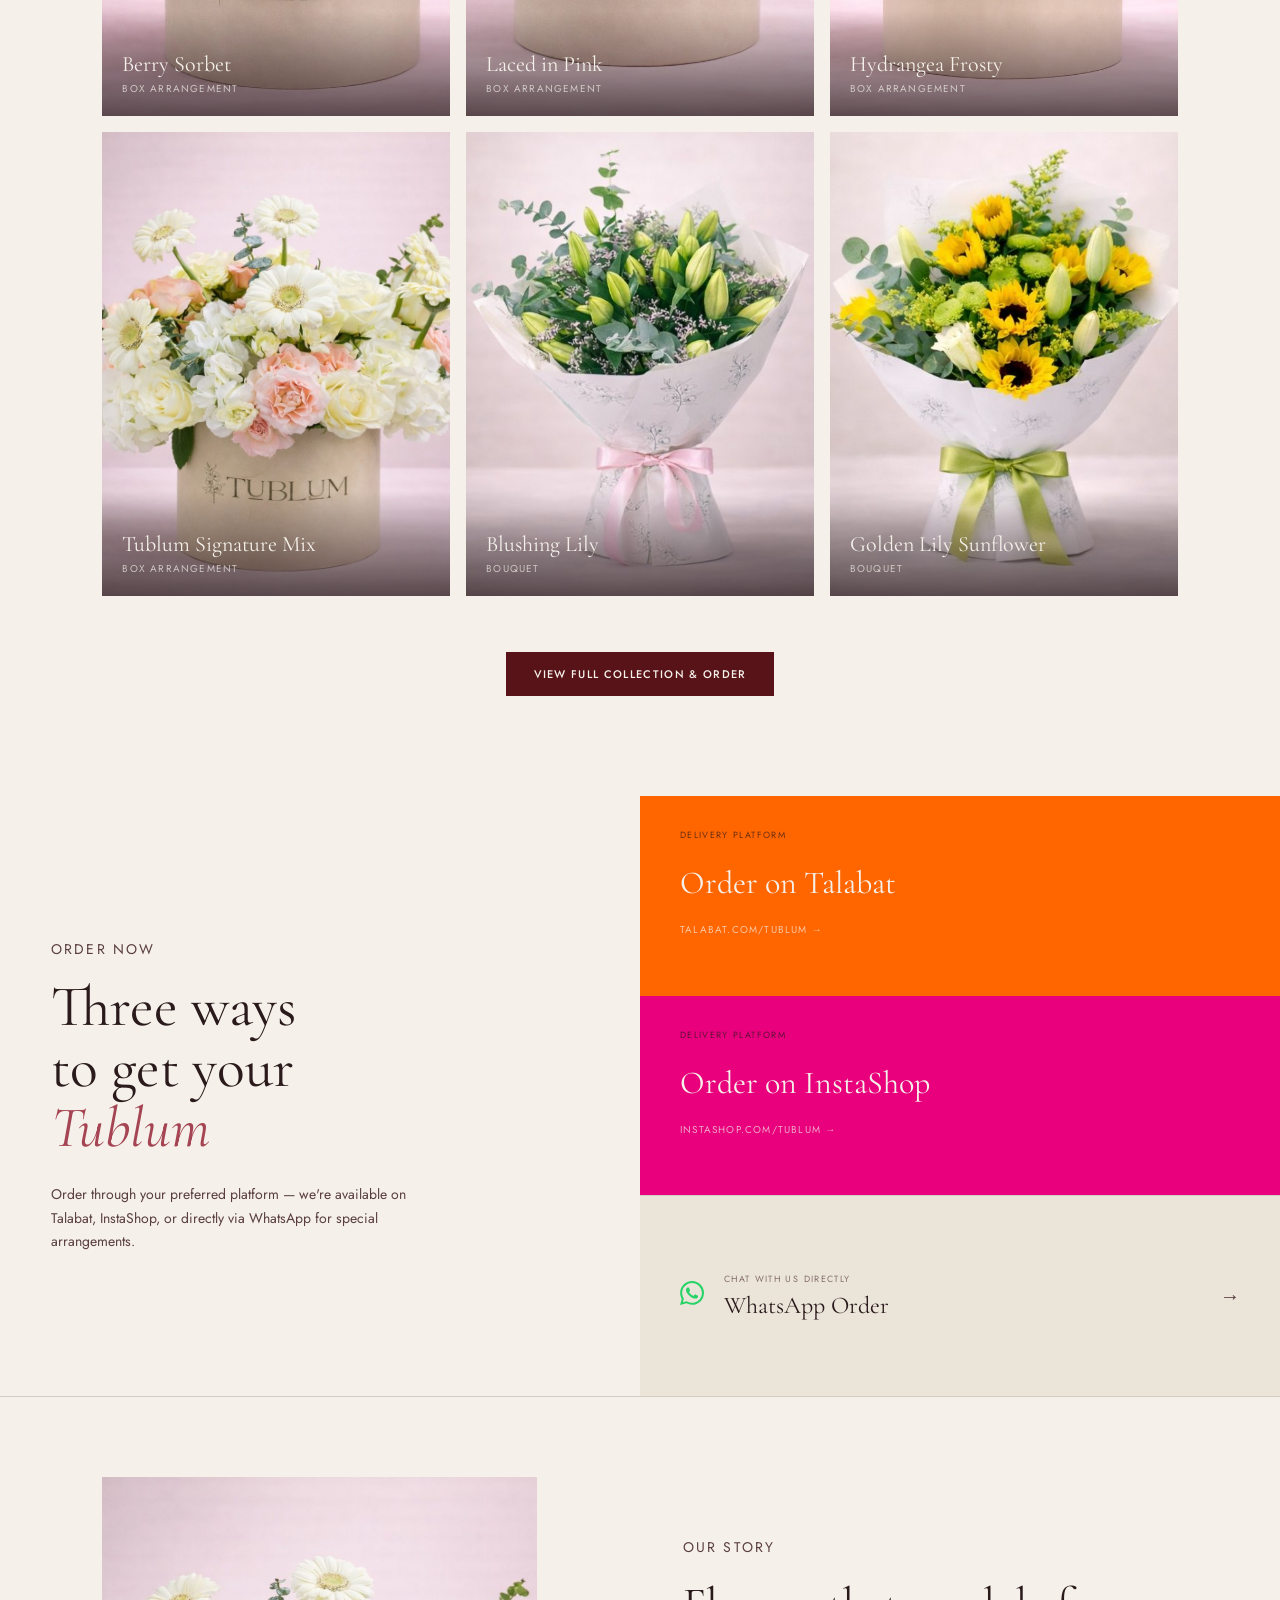
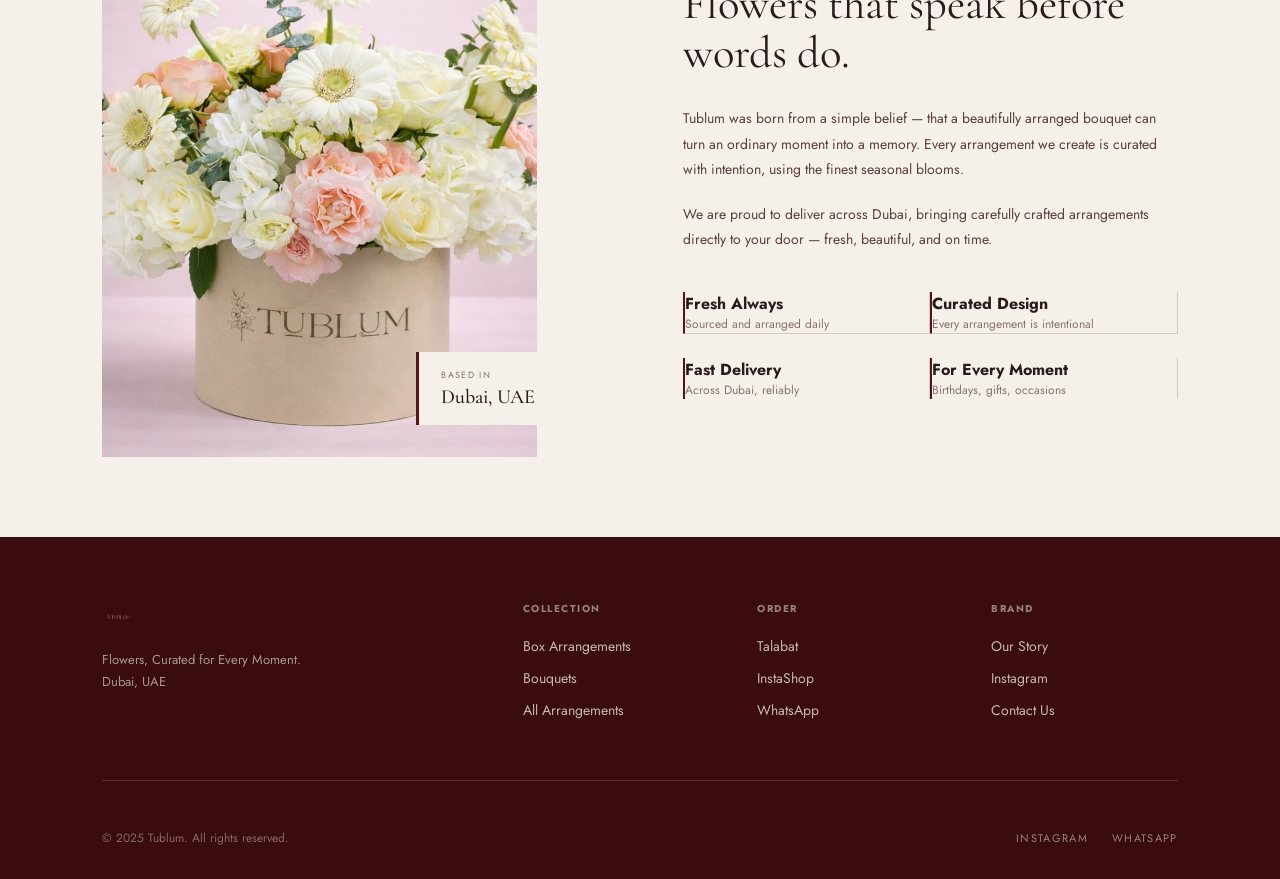
